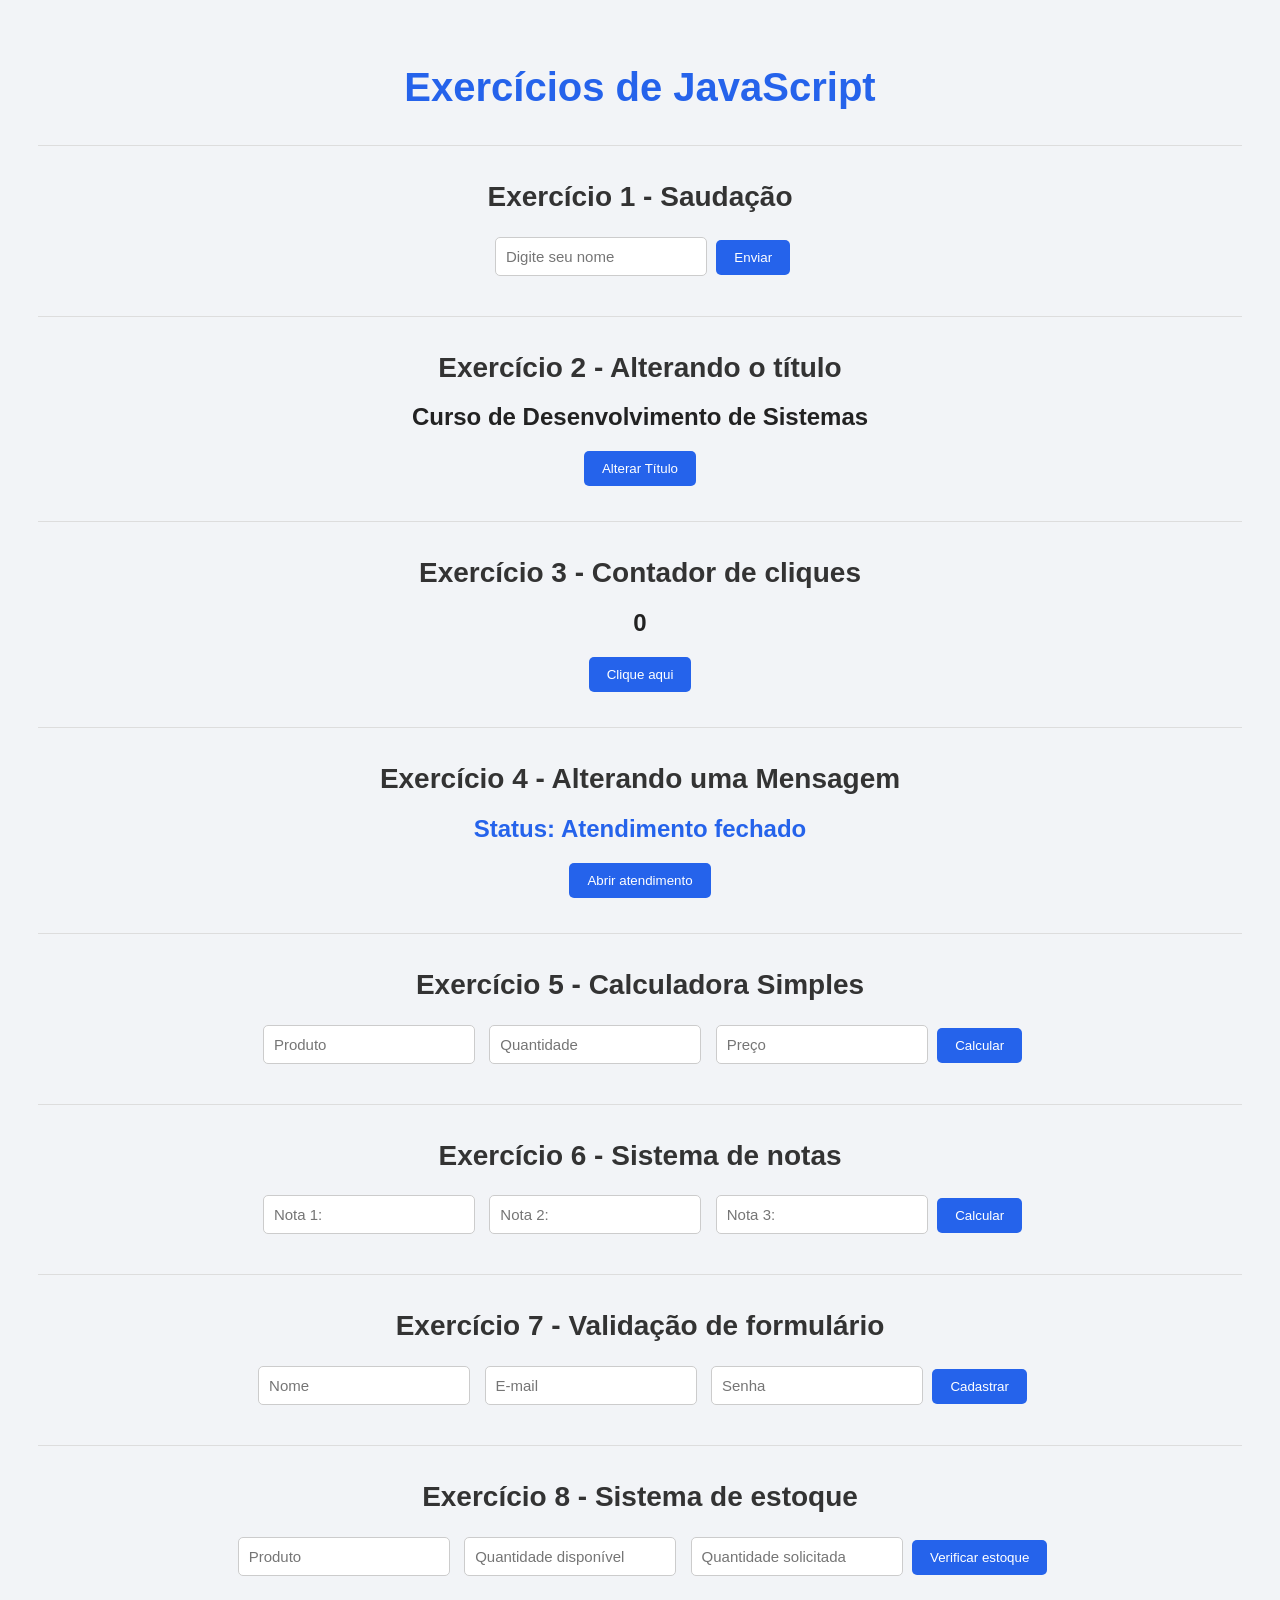
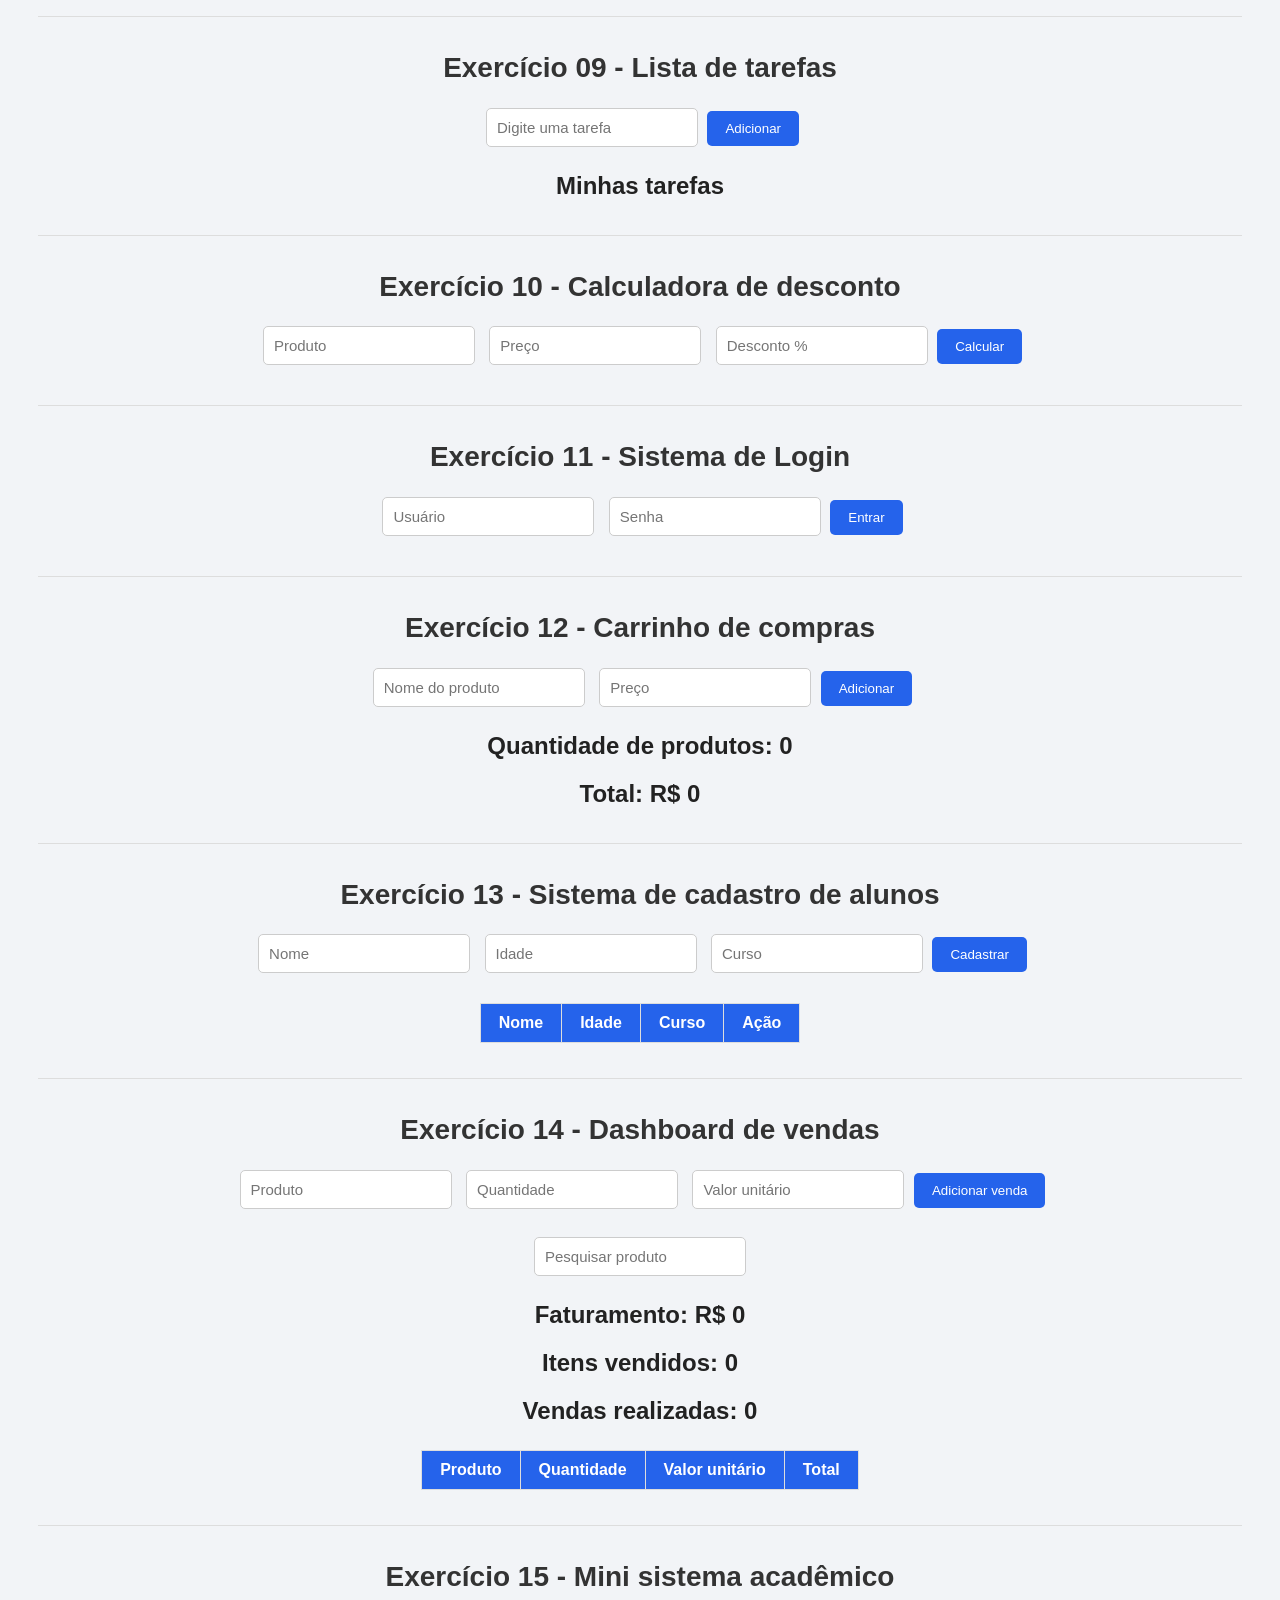
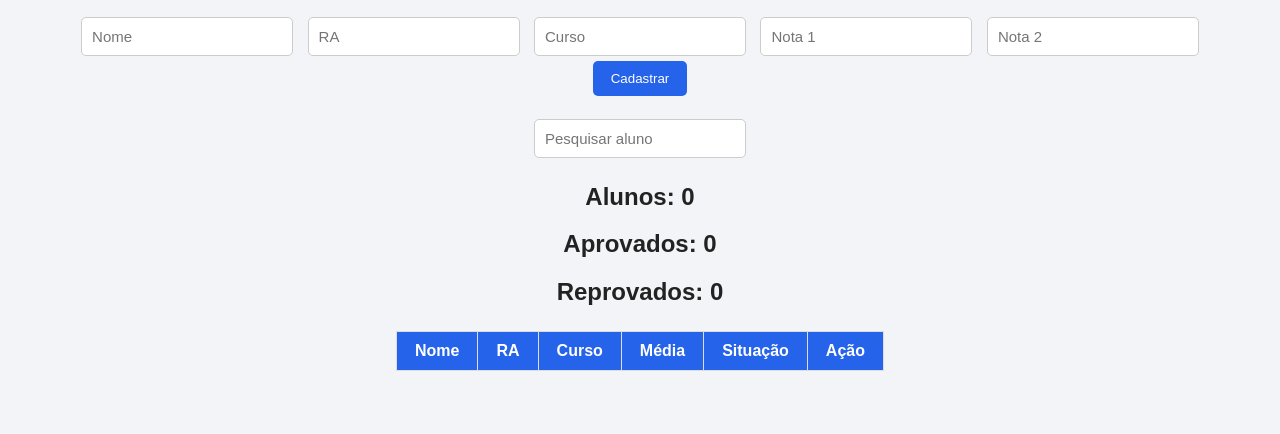
==== index.html @ 49882fcc "primeiro commit" ====
<!DOCTYPE html>
<html lang="en">
<head>
    <meta charset="UTF-8">
    <meta name="viewport" content="width=device-width, initial-scale=1.0">
    <title>EXERCÍCIOS DE JS</title>
    <link rel="stylesheet" href="style.css">
</head>
<body>

    <div class="pagina"><h1>Exercícios de JavaScript</h1>
    </div>

    <hr>

    

    <h1>Exercício 1 - Saudação</h1>

    <input type="text" id="nome1" placeholder="Digite seu nome">

    <button id="botao1">Enviar</button>

    <p id="mensagem1"></p>

    <hr>



    <h1>Exercício 2 - Alterando o título</h1>

    <h2 id="titulo2">
        Curso de Desenvolvimento de Sistemas
    </h2>

    <button id="btnAlterar2">
        Alterar Título
    </button>

    <hr>



    <h1>Exercício 3 - Contador de cliques</h1>

    <h2 id="contador3">0</h2>

    <button id="btnContador3">
        Clique aqui
    </button>

    <hr>



    <h1>Exercício 4 - Alterando uma Mensagem</h1>

    <div class="mensagem"><h2 id="status4">Status: Atendimento fechado</h2>
    </div>

    <button id="abrir4">Abrir atendimento</button>

    <hr>



    <h1>Exercício 5 - Calculadora Simples</h1>

    <input type="text" id="produto5" placeholder="Produto">

    <input type="number" id="quantidade5" placeholder="Quantidade">

    <input type="number" id="preco5" placeholder="Preço">

    <button id="calcular5">Calcular</button>

    <h2 id="resultado5"></h2>

    <hr>



    <h1>Exercício 6 - Sistema de notas</h1>

    <input type="number" id="nota1_6" placeholder="Nota 1:">

    <input type="number" id="nota2_6" placeholder="Nota 2:">

    <input type="number" id="nota3_6" placeholder="Nota 3:">

    <button id="calcular6">Calcular</button>

    <h2 id="resultado6"></h2>

    <h2 id="situacao6"></h2>

    <hr>



    <h1>Exercício 7 - Validação de formulário</h1>

    <input type="text" id="nome7" placeholder="Nome">

    <input type="email" id="email7" placeholder="E-mail">

    <input type="password" id="senha7" placeholder="Senha">

    <button id="cadastrar7">Cadastrar</button>

    <h2 id="resultado7"></h2>

    <hr>



    <h1>Exercício 8 - Sistema de estoque</h1>

    <input type="text" id="produto8" placeholder="Produto">

    <input type="number" id="disponivel8" placeholder="Quantidade disponível">

    <input type="number" id="solicitada8" placeholder="Quantidade solicitada">

    <button id="verificar8">Verificar estoque</button>

    <h2 id="resultado8"></h2>

    <hr>

    <h1>Exercício 09 - Lista de tarefas</h1>

    <input type="text" id="tarefa9" placeholder="Digite uma tarefa">

    <button id="adicionar9">Adicionar</button>

    <h2>Minhas tarefas</h2>

    <ul id="lista9"></ul>

    <hr>



    <h1>Exercício 10 - Calculadora de desconto</h1>

<input type="text" id="produto10" placeholder="Produto">
<input type="number" id="preco10" placeholder="Preço">
<input type="number" id="desconto10" placeholder="Desconto %">

<button id="calcular10">Calcular</button>

<h2 id="resultadoDesconto10"></h2>

<h2 id="resultadoFinal10"></h2>

<hr>




<h1>Exercício 11 - Sistema de Login</h1>

<div id="formulario11">

    <input type="text" id="usuario11" placeholder="Usuário">
    <input type="password" id="senha11" placeholder="Senha">

    <button id="entrar11">Entrar</button>

    <h2 id="resultado11"></h2>
</div>

<div id="area11" style="display: none;">
    <h2>Bem-vindo ao sistema acadêmico!</h2>
</div>

<hr>



<h1>Exercício 12 - Carrinho de compras</h1>

<input type="text" id="produto12" placeholder="Nome do produto">
<input type="number" id="preco12" placeholder="Preço">

<button id="adicionar12">Adicionar</button>

<h2>Quantidade de produtos: <span id="quantidade12">0</span></h2>

<ul id="carrinho12"></ul>

<h2 id="total12">Total: R$ 0</h2>

<hr>


<h1>Exercício 13 - Sistema de cadastro de alunos</h1>

<input type="text" id="nome13" placeholder="Nome">
<input type="number" id="idade13" placeholder="Idade">
<input type="text" id="curso13" placeholder="Curso">

<button id="cadastrar13">Cadastrar</button>

<table border="1">

    <thead>
        <tr>
            <th>Nome</th>
            <th>Idade</th>
            <th>Curso</th>
            <th>Ação</th>
        </tr>
    </thead>

    <tbody id="tabela13"></tbody>

</table>

<hr>



<h1>Exercício 14 - Dashboard de vendas</h1>

<input type="text" id="produto14" placeholder="Produto">
<input type="number" id="quantidade14" placeholder="Quantidade">
<input type="number" id="valor14" placeholder="Valor unitário">

<button id="adicionar14">Adicionar venda</button>

<br>
<br>

<input type="text" id="pesquisa14" placeholder="Pesquisar produto">

<h2 id="faturamento14">Faturamento: R$ 0</h2>

<h2 id="itens14">Itens vendidos: 0</h2>

<h2 id="vendas14">Vendas realizadas: 0</h2>

<table border="1">

    <thead>
        <tr>
            <th>Produto</th>
            <th>Quantidade</th>
            <th>Valor unitário</th>
            <th>Total</th>
        </tr>
    </thead>

    <tbody id="tabela14"></tbody>

</table>

<hr>



<h1>Exercício 15 - Mini sistema acadêmico</h1>

<input type="text" id="nome15" placeholder="Nome">
<input type="text" id="ra15" placeholder="RA">
<input type="text" id="curso15" placeholder="Curso">
<input type="number" id="nota1_15" placeholder="Nota 1">
<input type="number" id="nota2_15" placeholder="Nota 2">

<button id="cadastrar15">Cadastrar</button>

<br>
<br>

<input type="text" id="pesquisa15" placeholder="Pesquisar aluno">

<h2 id="contadorAlunos15">Alunos: 0</h2>

<h2 id="contadorAprovados15">Aprovados: 0</h2>

<h2 id="contadorReprovados15">Reprovados: 0</h2>

<table border="1">

    <thead>

        <tr>
            <th>Nome</th>
            <th>RA</th>
            <th>Curso</th>
            <th>Média</th>
            <th>Situação</th>
            <th>Ação</th>
        </tr>

    </thead>

    <tbody id="tabela15"></tbody>

</table>

    <script src="script.js"></script>

</body>
</html>
---- style.css ----
body {
    font-family: Arial, sans-serif;
    background-color: #f2f4f7;
    text-align: center;
    padding: 30px;
    color: #222;
}

main {
    background-color: white;
    max-width: 800px;
    margin: auto;
    padding: 30px;
    border-radius: 10px;
}

.pagina h1 {
    color: #2563eb;
    font-size: 40px;
}

h1 {
    color: #333;
    font-size: 28px;
}

p {
    font-size: 17px;
}

button {
    background-color: #2563eb;
    color: white;
    border: none;
    padding: 10px 18px;
    border-radius: 5px;
    cursor: pointer;
}

button:hover {
    background-color: #1d4ed8;
}

input {
    padding: 10px;
    margin: 5px;
    border: 1px solid #ccc;
    border-radius: 5px;
    font-size: 15px;
}

input:focus {
    outline: none;
    border-color: #2563eb;
}

hr {
    border: none;
    border-top: 1px solid #ddd;
    margin: 35px 0;
}

.mensagem h2 {
    color: #2563eb;
}

ul {
    list-style: none;
    padding: 0;
}

li {
    background-color: #f2f4f7;
    padding: 10px;
    margin: 5px auto;
    border-radius: 5px;
    max-width: 400px;
}

table {
    margin: 25px auto;
    border-collapse: collapse;
}

th {
    background-color: #2563eb;
    color: white;
}

th,
td {
    padding: 10px 18px;
    border: 1px solid #ddd;
    text-align: center;
}

td button {
    background-color: #dc2626;
}

td button:hover {
    background-color: #b91c1c;
}
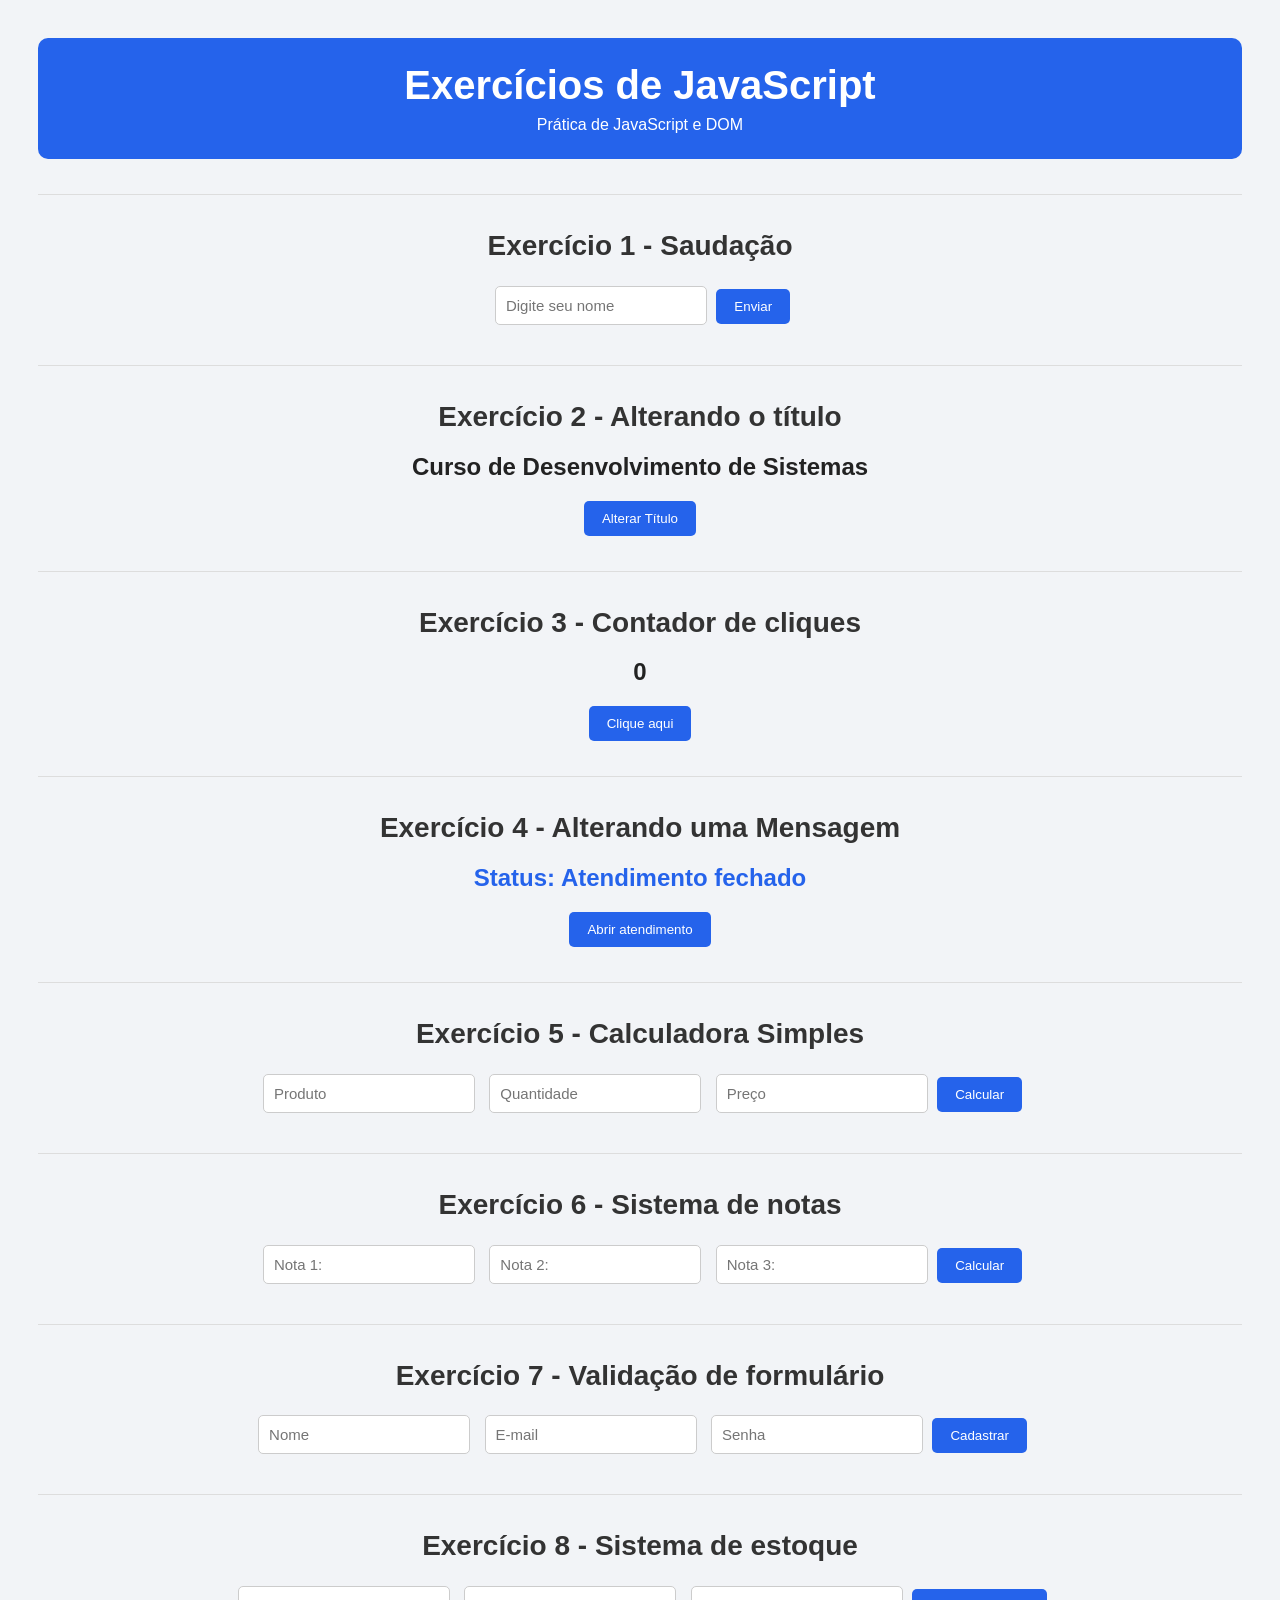
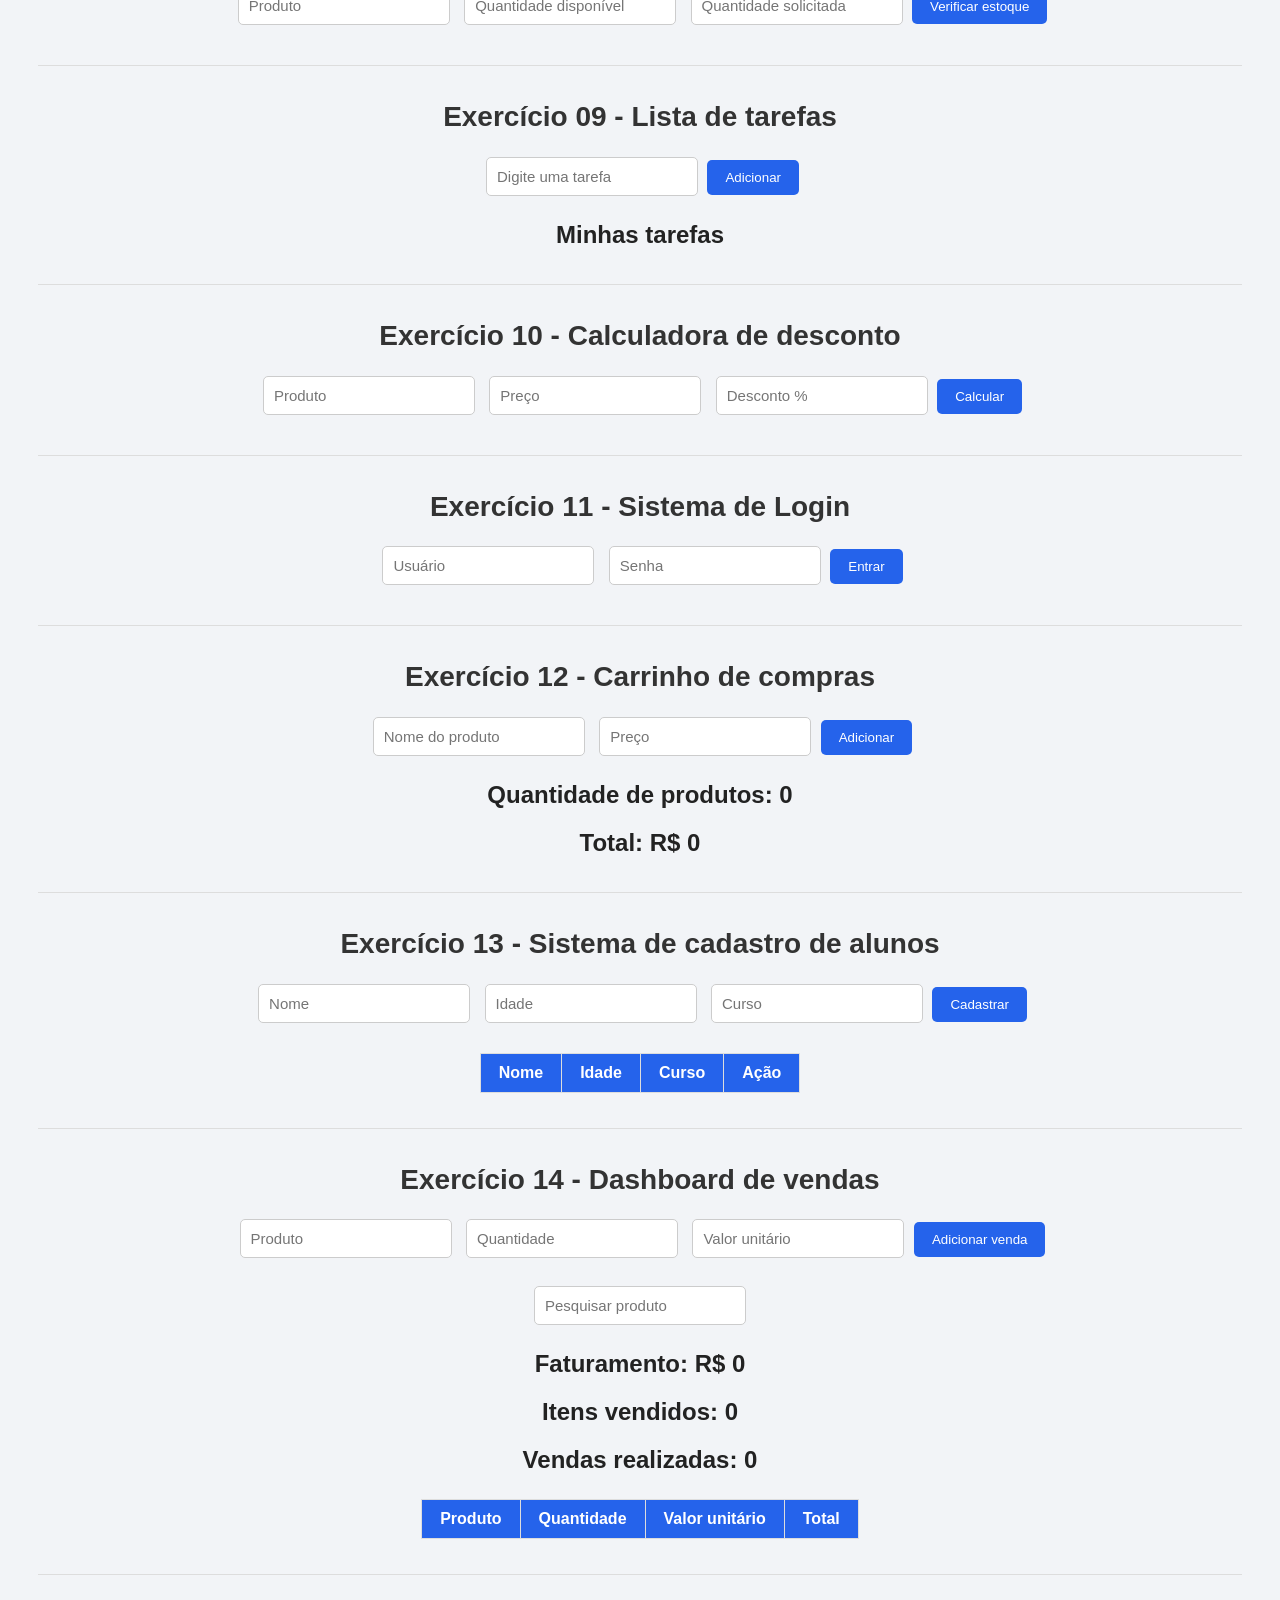
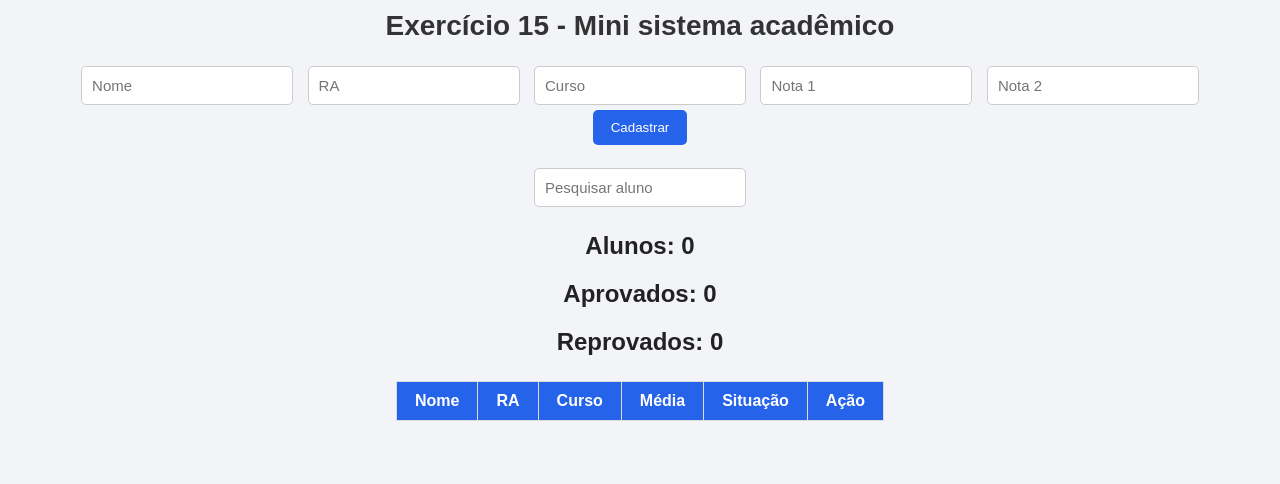
==== commit 8d955ac9: "Atualizando cabeçalho e estilo" ====
--- a/index.html
+++ b/index.html
@@ -8,12 +8,14 @@
 </head>
 <body>
 
-    <div class="pagina"><h1>Exercícios de JavaScript</h1>
-    </div>
-
-    <hr>
-
-    
+    <header class="cabecalho">
+    <h1>Exercícios de JavaScript</h1>
+    <p>Prática de JavaScript e DOM</p>
+</header>
+
+    <hr>
+
+
 
     <h1>Exercício 1 - Saudação</h1>
 
--- a/style.css
+++ b/style.css
@@ -13,6 +13,26 @@
     margin: auto;
     padding: 30px;
     border-radius: 10px;
+}
+
+.cabecalho {
+    background-color: #2563eb;
+    color: white;
+    padding: 25px;
+    border-radius: 10px;
+    margin-bottom: 30px;
+}
+
+.cabecalho h1 {
+    color: white;
+    font-size: 40px;
+    margin: 0;
+}
+
+.cabecalho p {
+    color: white;
+    margin: 8px 0 0;
+    font-size: 16px;
 }
 
 .pagina h1 {
